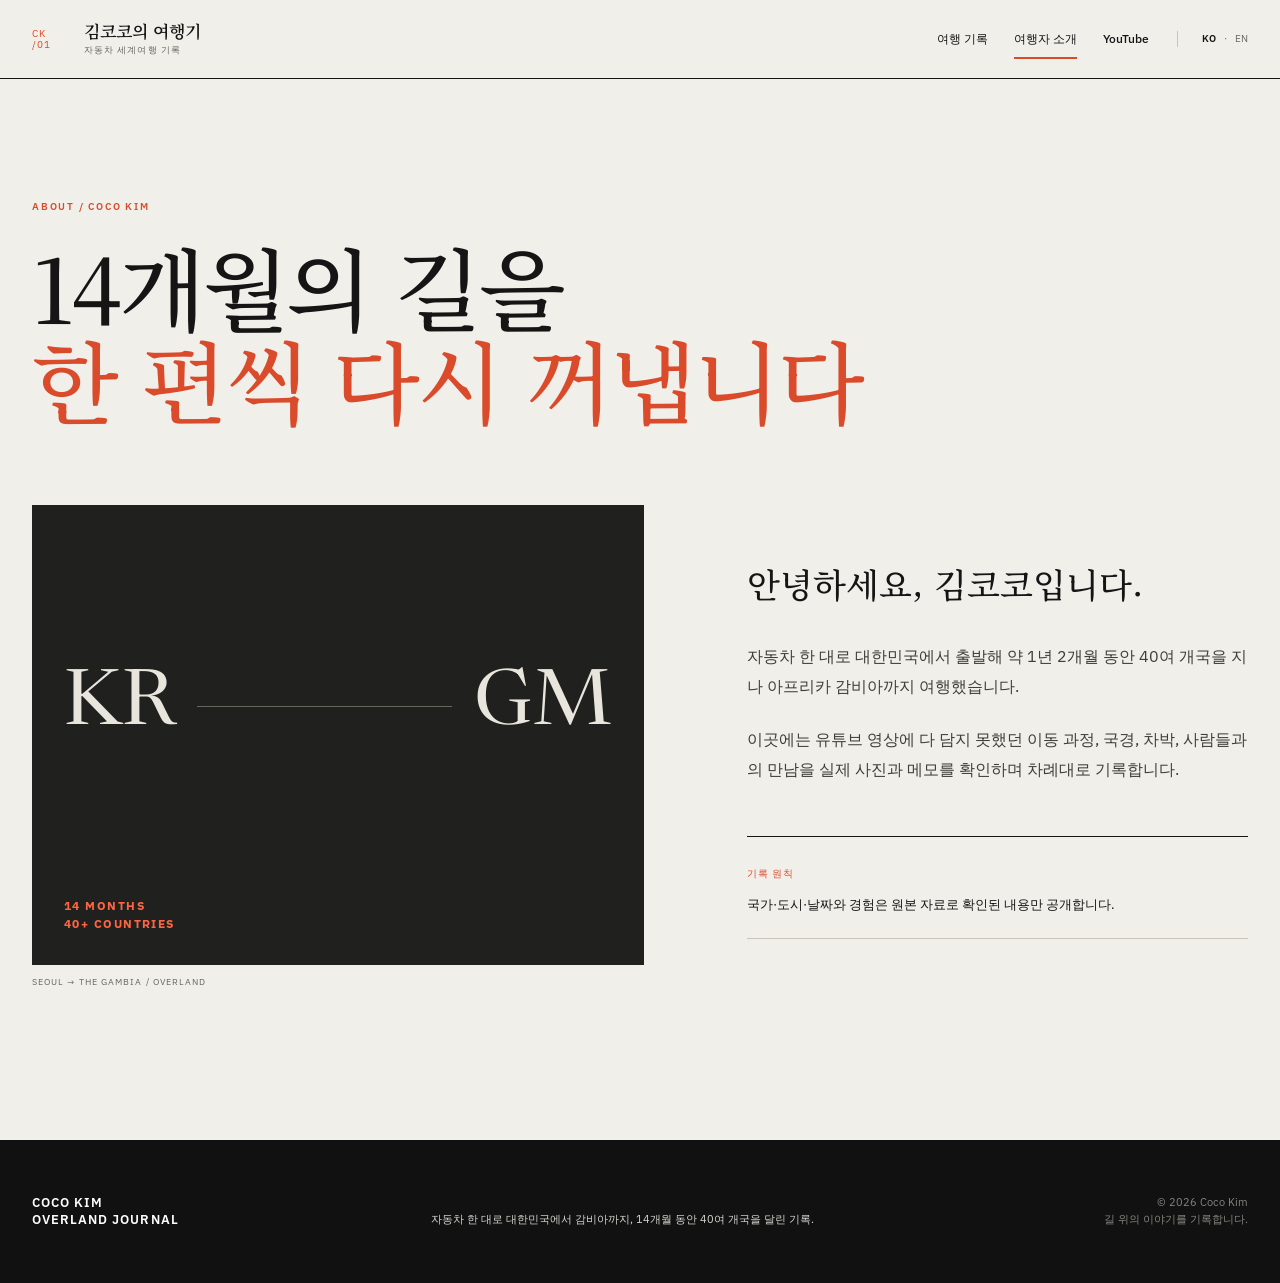
==== about/index.html @ 832ad7f7 "deploy: a6fe2ebf94824fbb81f0936bfe1004f7b8655a81" ====
<!DOCTYPE html><html lang="ko"><head><meta charset="UTF-8"><meta name="viewport" content="width=device-width"><meta name="description" content="자동차로 14개월 동안 40여 개국을 여행한 김코코와 여행 기록 소개"><meta name="theme-color" content="#f6f1e8"><meta property="og:title" content="여행자 소개 | 김코코의 여행기"><meta property="og:description" content="자동차로 14개월 동안 40여 개국을 여행한 김코코와 여행 기록 소개"><meta property="og:type" content="website"><meta property="og:url" content="https://cocokim1.github.io/about/"><link rel="canonical" href="https://cocokim1.github.io/about/"><link rel="alternate" hreflang="en" href="https://cocokim1.github.io/en/about/"><link rel="alternate" hreflang="ko" href="https://cocokim1.github.io/about/"><link rel="icon" href="/favicon.svg" type="image/svg+xml"><title>여행자 소개 | 김코코의 여행기</title><link rel="stylesheet" href="/_astro/BaseLayout.SLmPN0NL.css"></head><body><a class="skip-link" href="#content">본문으로 건너뛰기</a><header class="site-header"><div class="header-inner"><a class="brand" href="/" aria-label="김코코의 여행기 home"><span class="brand-index" aria-hidden="true">CK<br>/01</span><span><strong>김코코의 여행기</strong><small>자동차 세계여행 기록</small></span></a><div class="header-actions"><nav aria-label="주요 메뉴"><a href="/">여행 기록</a><a class="active" href="/about/">여행자 소개</a><a href="https://www.youtube.com/@CocoKimTravels" target="_blank" rel="noreferrer">YouTube<span class="sr-only"> 새 창</span></a></nav><div class="language-switch" aria-label="언어 선택"><a class="active" href="#" lang="ko" aria-current="page">KO</a><span aria-hidden="true">·</span><a href="/en/about/" lang="en">EN</a></div></div></div></header><main id="content"><section class="about-page shell"><p class="section-code">ABOUT / COCO KIM</p><h1>14개월의 길을<br><em>한 편씩 다시 꺼냅니다</em></h1><div class="about-editorial"><figure><div class="about-route-art" aria-hidden="true"><span>KR</span><i></i><span>GM</span><strong>14 MONTHS<br>40+ COUNTRIES</strong></div><figcaption>SEOUL → THE GAMBIA / OVERLAND</figcaption></figure><div class="about-copy"><h2>안녕하세요, 김코코입니다.</h2><p>자동차 한 대로 대한민국에서 출발해 약 1년 2개월 동안 40여 개국을 지나 아프리카 감비아까지 여행했습니다.</p><p>이곳에는 유튜브 영상에 다 담지 못했던 이동 과정, 국경, 차박, 사람들과의 만남을 실제 사진과 메모를 확인하며 차례대로 기록합니다.</p><aside><strong>기록 원칙</strong><p>국가·도시·날짜와 경험은 원본 자료로 확인된 내용만 공개합니다.</p></aside></div></div></section></main><footer class="site-footer"><div class="footer-inner"><p class="footer-wordmark">COCO KIM<br>OVERLAND JOURNAL</p><p>자동차 한 대로 대한민국에서 감비아까지, 14개월 동안 40여 개국을 달린 기록.</p><p class="copyright">© 2026 Coco Kim<br>길 위의 이야기를 기록합니다.</p></div></footer></body></html>
---- _astro/BaseLayout.SLmPN0NL.css ----
@import "https://fonts.googleapis.com/css2?family=IBM+Plex+Sans:wght@400;500;600&family=Newsreader:opsz,wght@6..72,400;6..72,500;6..72,600&family=Noto+Serif+KR:wght@400;500;600&display=swap";:root{--paper:#f1efe9;--white:#faf9f6;--ink:#151515;--muted:#686660;--line:#c8c4bb;--signal:#d94b2b;--dark:#101110;--shell:min(1320px, calc(100% - 64px));color:var(--ink);background:var(--paper);font-synthesis:none;font-family:IBM Plex Sans,Noto Sans KR,sans-serif}*{box-sizing:border-box}html{scroll-behavior:smooth}body{background:var(--paper);margin:0;line-height:1.6}a{color:inherit;text-decoration:none}img{max-width:100%;display:block}.shell{width:var(--shell);margin-inline:auto}.sr-only{clip:rect(0, 0, 0, 0);white-space:nowrap;border:0;width:1px;height:1px;margin:-1px;padding:0;position:absolute;overflow:hidden}.skip-link{z-index:99;color:#fff;background:var(--ink);padding:10px 14px;position:fixed;top:-80px;left:16px}.skip-link:focus{top:16px}.site-header{z-index:20;border-bottom:1px solid var(--ink);background:#f1efe9f5;position:sticky;top:0}.header-inner{width:var(--shell);justify-content:space-between;align-items:center;gap:32px;min-height:78px;margin:auto;display:flex}.brand{align-items:center;gap:14px;display:flex}.brand-index{letter-spacing:.1em;min-width:38px;color:var(--signal);font-size:10px;line-height:1.1}.brand strong{font-family:Noto Serif KR,Newsreader,serif;font-size:17px;font-weight:600;line-height:1.15;display:block}html[lang=en] .brand strong{font-family:Newsreader,serif;font-size:19px}.brand small{color:var(--muted);letter-spacing:.12em;text-transform:uppercase;margin-top:2px;font-size:9px;display:block}.header-actions,nav,.language-switch{align-items:center;display:flex}.header-actions{gap:28px}nav{gap:26px}nav a{font-size:12px;font-weight:500;position:relative}nav a.active:after{background:var(--signal);content:"";height:2px;position:absolute;bottom:-10px;left:0;right:0}.language-switch{border-left:1px solid var(--line);color:var(--muted);gap:8px;padding-left:24px;font-size:10px}.language-switch a.active{color:var(--ink);font-weight:600}.journey-hero{color:#fff;background:#20211f;min-height:calc(100vh - 78px);position:relative;overflow:hidden}.hero-placeholder{color:#575954;letter-spacing:-.04em;background:#20211f;grid-template-columns:auto 1fr auto;align-items:center;gap:3vw;padding:5vw;font-family:Newsreader,serif;font-size:clamp(34px,6vw,94px);display:grid;position:absolute;inset:0}.hero-placeholder i{background:#575954;height:1px}.hero-shade{background:linear-gradient(90deg,#000000a8,#0000001f);position:absolute;inset:0}.hero-inner{flex-direction:column;justify-content:flex-end;align-items:flex-start;min-height:calc(100vh - 78px);padding:10vh 0 42px;display:flex;position:relative}.hero-kicker,.section-code{letter-spacing:.18em;text-transform:uppercase;margin:0;font-size:10px;font-weight:600}.hero-kicker{color:#e4dfd3;margin-bottom:20px}.journey-hero h1{letter-spacing:-.045em;max-width:980px;margin:0;font-family:Noto Serif KR,Newsreader,serif;font-size:clamp(58px,8vw,118px);font-weight:500;line-height:.98}html[lang=en] .journey-hero h1{max-width:1100px;font-family:Newsreader,serif}.journey-hero h1 em{color:#ff6542;font-style:normal}.hero-lead{color:#f1eee7;max-width:650px;margin:32px 0 24px;font-size:clamp(16px,1.4vw,20px);line-height:1.7}.text-link{border-bottom:1px solid;padding-bottom:4px;font-size:12px;font-weight:600;display:inline-block}.text-link-light{color:#fff}.image-credit{color:#ffffffb8;letter-spacing:.08em;text-transform:uppercase;writing-mode:vertical-rl;margin:0;font-size:9px;position:absolute;bottom:36px;right:0}.fact-strip{color:#fff;background:var(--signal)}.fact-strip dl{grid-template-columns:.7fr .7fr .7fr 1.4fr;margin:0 auto;display:grid}.fact-strip dl>div{border-left:1px solid #ffffff59;flex-direction:column;justify-content:space-between;min-height:126px;padding:25px 28px;display:flex}.fact-strip dl>div:last-child{border-right:1px solid #ffffff59}.fact-strip dt{letter-spacing:.12em;text-transform:uppercase;opacity:.76;order:2;font-size:9px}.fact-strip dd{margin:0;font-family:Noto Serif KR,Newsreader,serif;font-size:clamp(24px,2.5vw,38px);line-height:1.1}html[lang=en] .fact-strip dd{font-family:Newsreader,serif}.journey-statement{grid-template-columns:180px 1fr;gap:7vw;padding-block:130px;display:grid}.section-code{color:var(--signal);padding-top:10px}.statement-body{max-width:960px}.statement-body h2,.archive-header h2,.journal-header h2,.about-page h1,.article-header h1{letter-spacing:-.035em;margin:0;font-family:Noto Serif KR,Newsreader,serif;font-weight:500}html[lang=en] .statement-body h2,html[lang=en] .archive-header h2,html[lang=en] .journal-header h2,html[lang=en] .about-page h1,html[lang=en] .article-header h1{font-family:Newsreader,serif}.statement-body h2{max-width:880px;font-size:clamp(42px,5.6vw,78px);line-height:1.08}.statement-copy{grid-template-columns:1fr 1fr;gap:48px;margin-top:52px;display:grid}.statement-copy p{color:#3f3e3a;margin:0;font-size:16px;line-height:1.9}.route-axis{grid-template-columns:auto 1fr auto;align-items:center;gap:22px;margin-top:90px;display:grid}.route-axis strong{font-family:Noto Serif KR,Newsreader,serif;font-size:20px;font-weight:600}.route-axis span{background:var(--ink);height:1px;position:relative}.route-axis span:before,.route-axis span:after,.route-axis i{border:1px solid var(--ink);background:var(--paper);content:"";border-radius:50%;width:9px;height:9px;position:absolute;top:50%;transform:translateY(-50%)}.route-axis span:before{left:0}.route-axis span:after{right:0}.route-axis i{left:50%}.route-middle{text-align:center;letter-spacing:.1em;text-transform:uppercase;margin:14px 0 0;font-size:10px;font-weight:600}.route-note{color:var(--muted);margin:30px 0 0;font-size:11px}.video-archive{color:#fff;background:var(--dark);padding-block:110px}.archive-header,.journal-header{grid-template-columns:180px 1fr;gap:7vw;margin-bottom:52px;display:grid}.archive-header .section-code{color:#ff6542}.archive-header h2,.journal-header h2{font-size:clamp(40px,5vw,68px);line-height:1.05}.archive-header>div>p,.journal-header>div>p{color:#a9a8a2;max-width:620px;margin:18px 0 0;font-size:14px}.video-grid{background:#3a3b38;border:1px solid #3a3b38;grid-template-columns:1.35fr .65fr;gap:1px;display:grid}.video-entry{background:var(--dark)}.video-entry.featured{grid-row:span 2}.video-entry a{grid-template-columns:44% 1fr;height:100%;display:grid}.video-entry.featured a{display:block}.video-image{background:#252623;min-height:220px;position:relative;overflow:hidden}.video-entry.featured .video-image{aspect-ratio:16/9}.video-image img{object-fit:cover;filter:saturate(.75)contrast(1.05);width:100%;height:100%;transition:transform .45s,filter .45s}.video-entry a:hover img{filter:saturate()contrast();transform:scale(1.015)}.video-image>span{color:#fff;letter-spacing:.12em;background:#000000c7;padding:5px 8px;font-size:9px;position:absolute;top:14px;left:14px}.video-copy{flex-direction:column;align-items:flex-start;padding:24px;display:flex}.video-entry.featured .video-copy{grid-template-columns:50px 1fr auto;align-items:start;gap:22px;min-height:190px;padding:28px 30px;display:grid}.video-copy p{color:#777872;margin:0;font-size:10px}.video-copy h3{margin:12px 0 30px;font-family:Noto Serif KR,Newsreader,serif;font-size:22px;font-weight:500;line-height:1.35}html[lang=en] .video-copy h3{font-family:Newsreader,serif}.video-entry.featured h3{margin:0;font-size:clamp(24px,2.5vw,36px)}.video-copy>span{color:#b5b4ae;margin-top:auto;font-size:10px}.video-entry.featured .video-copy>span{white-space:nowrap;margin-top:7px}.written-journal{padding-block:130px}.journal-header .section-code{color:var(--signal)}.journal-header>div>p{color:var(--muted);line-height:1.75}.journal-list{border-top:1px solid var(--ink);margin:0;padding:0;list-style:none}.journal-list li{border-bottom:1px solid var(--line)}.journal-list a{grid-template-columns:70px 190px 1fr 90px 30px;align-items:center;gap:22px;min-height:112px;transition:background .2s;display:grid}.journal-list a:hover{background:var(--white)}.journal-number,.journal-place,.journal-status{letter-spacing:.08em;text-transform:uppercase;font-size:10px}.journal-number{color:var(--signal)}.journal-place{color:var(--muted)}.journal-title{font-family:Noto Serif KR,Newsreader,serif;font-size:clamp(20px,2.2vw,31px);font-weight:500}html[lang=en] .journal-title{font-family:Newsreader,serif}.journal-status{color:var(--muted)}.journal-arrow{font-size:20px}.site-footer{color:#d6d5d0;background:var(--dark);padding-block:54px}.footer-inner{width:var(--shell);grid-template-columns:1fr 1.4fr .8fr;align-items:end;gap:50px;margin:auto;display:grid}.footer-inner p{margin:0;font-size:11px}.footer-wordmark{color:#fff;letter-spacing:.08em;font-weight:600;line-height:1.3;font-size:13px!important}.copyright{color:#84847f;text-align:right}.about-page{padding-block:110px 150px}.about-page>h1{max-width:1050px;margin-top:24px;font-size:clamp(52px,7vw,94px);line-height:1.04}.about-page h1 em{color:var(--signal);font-style:normal}.about-editorial{grid-template-columns:1.1fr .9fr;align-items:start;gap:8vw;margin-top:80px;display:grid}.about-editorial figure{margin:0}.about-route-art{color:#e8e5dc;background:#20211f;grid-template-rows:1fr auto;grid-template-columns:auto 1fr auto;align-items:center;gap:22px;min-height:460px;padding:32px;font-family:Newsreader,serif;font-size:clamp(48px,6vw,88px);display:grid}.about-route-art i{background:#656660;height:1px}.about-route-art strong{color:#ff6542;letter-spacing:.12em;grid-column:1/-1;font-family:IBM Plex Sans,sans-serif;font-size:12px;line-height:1.5}.about-editorial figcaption{color:var(--muted);letter-spacing:.12em;margin-top:10px;font-size:9px}.about-copy{max-width:580px;padding-top:4vw}.about-copy h2{margin:0 0 30px;font-family:Noto Serif KR,Newsreader,serif;font-size:34px;font-weight:500}.about-copy>p{color:#3f3e3a;margin:0 0 22px;font-size:16px;line-height:1.9}.about-copy aside{border-top:1px solid var(--ink);border-bottom:1px solid var(--line);margin-top:52px;padding:22px 0}.about-copy aside strong{color:var(--signal);letter-spacing:.1em;text-transform:uppercase;font-size:10px}.about-copy aside p{margin:10px 0 0;font-size:13px}.article-page{max-width:980px;padding-block:70px 140px}.back-link{margin-bottom:80px;font-size:11px;font-weight:600;display:inline-block}.article-header{max-width:850px}.article-header .section-code{color:var(--signal)}.article-header h1{margin-top:20px;font-size:clamp(48px,7vw,92px);line-height:1.02}.article-header>p{max-width:640px;color:var(--muted);margin:30px 0 0;font-size:17px}.article-meta{border-top:1px solid var(--line);color:var(--muted);letter-spacing:.08em;text-transform:uppercase;gap:18px;margin-top:32px;padding-top:14px;font-size:10px;display:flex}.article-meta span{color:var(--signal)}.archive-placeholder{color:#a3a39e;background:#20211f;grid-template-rows:1fr auto;grid-template-columns:1fr auto;height:380px;margin-top:70px;padding:24px;display:grid}.archive-placeholder span{letter-spacing:.14em;font-size:9px}.archive-placeholder span:last-child{grid-column:2;font-family:Newsreader,serif;font-size:72px;line-height:.8}.archive-placeholder strong{color:#fff;grid-column:1;align-self:end;font-family:Noto Serif KR,Newsreader,serif;font-size:24px;font-weight:500}.prose{max-width:680px;margin:70px auto 0;font-family:Noto Serif KR,Newsreader,serif;font-size:18px;line-height:2}html[lang=en] .prose{font-family:Newsreader,serif;font-size:21px}.prose p{margin:0 0 1.7em}.prose blockquote{border-top:1px solid var(--ink);border-bottom:1px solid var(--line);color:var(--muted);margin:50px 0;padding:24px 0}@media (width<=980px){:root{--shell:min(100% - 36px, 760px)}.header-inner{min-height:68px}.brand small{display:none}.header-actions,nav{gap:16px}nav a{font-size:11px}.language-switch{padding-left:14px}.journey-hero,.hero-inner{min-height:760px}.image-credit{display:none}.fact-strip dl{grid-template-columns:1fr 1fr}.fact-strip dl>div:nth-child(3){border-top:1px solid #ffffff59}.fact-strip dl>div:nth-child(4){border-top:1px solid #ffffff59;border-right:1px solid #ffffff59}.journey-statement,.archive-header,.journal-header{grid-template-columns:1fr;gap:28px}.statement-copy{gap:28px}.video-grid{grid-template-columns:1fr}.video-entry.featured{grid-row:auto}.video-entry.featured .video-copy{min-height:0}.video-entry:not(.featured) a{grid-template-columns:40% 1fr}.journal-list a{grid-template-columns:50px 130px 1fr 30px}.journal-status{display:none}.about-editorial{grid-template-columns:1fr;gap:40px}.about-copy{padding-top:0}}@media (width<=620px){:root{--shell:calc(100% - 28px)}.brand-index{min-width:28px}.brand strong{font-size:14px}html[lang=en] .brand strong{font-size:16px}nav a:nth-child(2),nav a:nth-child(3){display:none}.header-actions{gap:10px}.language-switch{padding-left:10px}.journey-hero,.hero-inner{min-height:calc(100svh - 68px)}.hero-placeholder{grid-template-columns:1fr;align-content:center;gap:10px;padding:20px;font-size:48px}.hero-placeholder i{width:65%}.hero-shade{background:linear-gradient(#0000001a,#00000061 28%,#000000db 100%)}.hero-inner{padding-bottom:28px}.journey-hero h1{font-size:clamp(45px,13vw,68px);line-height:1.02}.hero-lead{margin-top:24px;font-size:14px;line-height:1.65}.fact-strip dl>div{min-height:104px;padding:18px 14px}.fact-strip dd{font-size:23px}.journey-statement,.video-archive,.written-journal{padding-block:82px}.statement-body h2,.archive-header h2,.journal-header h2{font-size:39px}.statement-copy{grid-template-columns:1fr;margin-top:34px}.statement-copy p{font-size:14px}.route-axis{gap:12px;margin-top:58px}.route-axis strong{font-size:15px}.route-middle{font-size:8px}.video-entry.featured .video-copy{grid-template-columns:34px 1fr;padding:20px}.video-entry.featured .video-copy>span{grid-column:2}.video-entry:not(.featured) a{grid-template-columns:1fr}.video-entry:not(.featured) .video-image{aspect-ratio:16/9;min-height:0}.video-copy h3,.video-entry.featured h3{font-size:22px}.journal-list a{grid-template-columns:38px 1fr 24px;gap:12px;min-height:120px;padding:18px 0}.journal-place{grid-column:2;align-self:end}.journal-title{grid-column:2;font-size:22px}.journal-arrow{grid-area:1/3/span 2}.footer-inner{grid-template-columns:1fr;gap:28px}.copyright{text-align:left}.about-page{padding-block:72px 100px}.about-page>h1{font-size:45px}.about-editorial{margin-top:50px}.about-copy h2{font-size:28px}.article-page{padding-block:50px 100px}.back-link{margin-bottom:55px}.article-header h1{font-size:47px}.archive-placeholder{height:280px}.prose{font-size:16px}}@media (prefers-reduced-motion:reduce){html{scroll-behavior:auto}.video-image img{transition:none}}
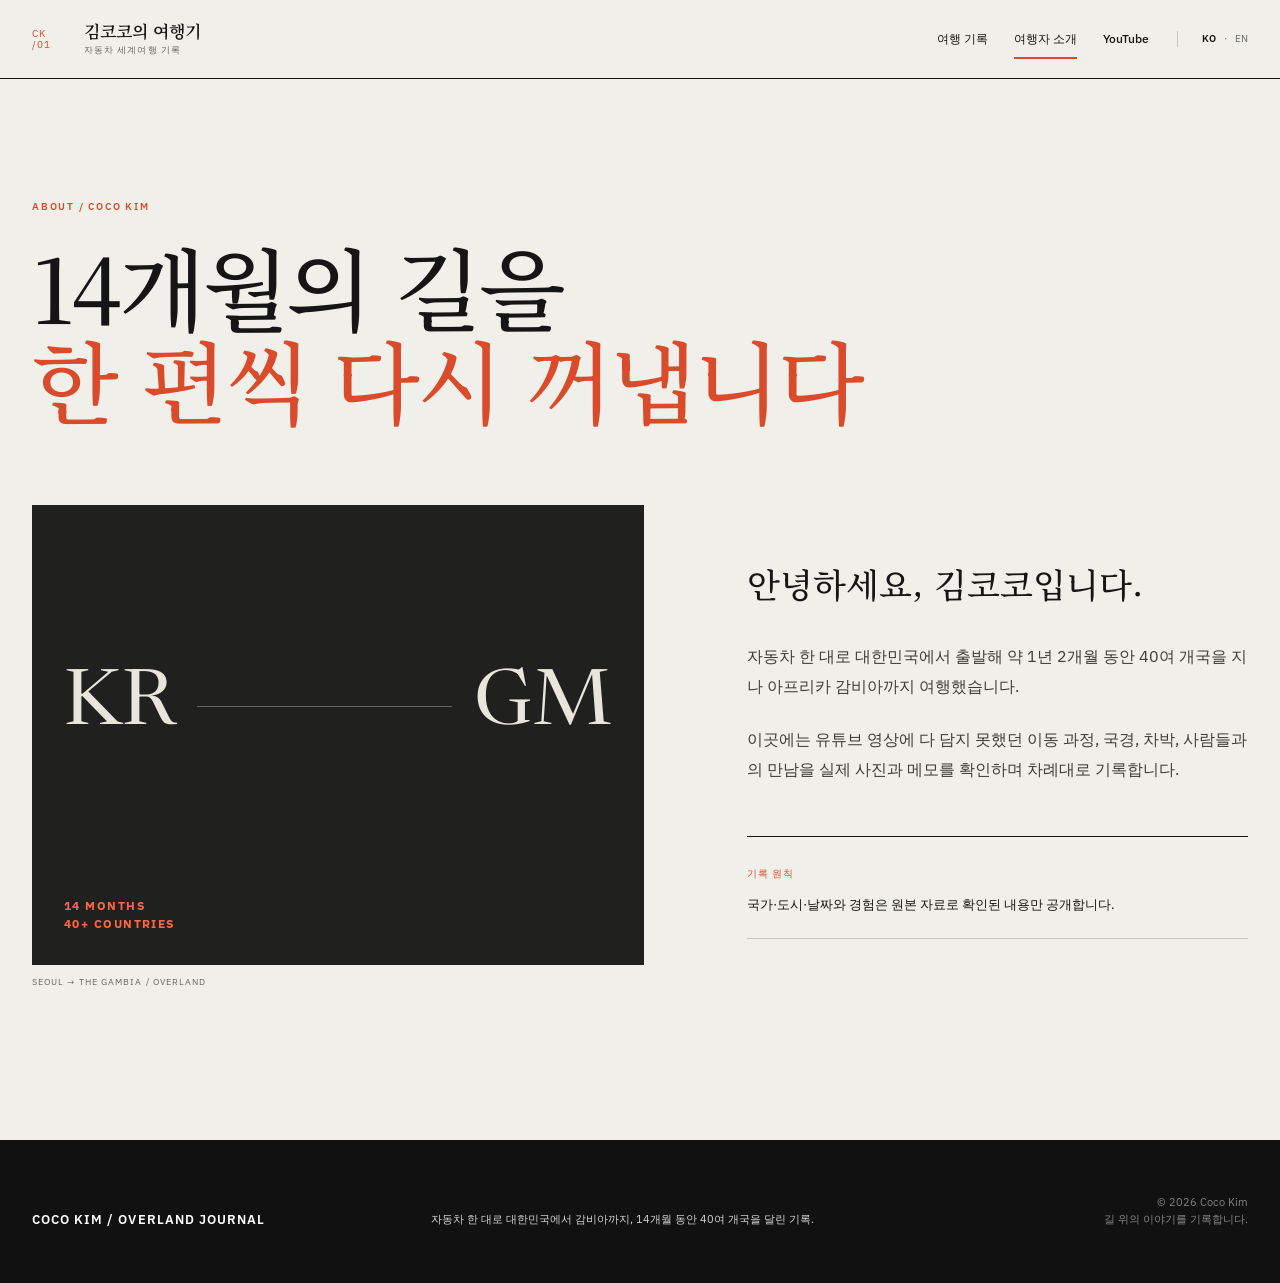
==== commit 1214d81d: "deploy: 762145fa45b7bf4b6d8565f34608c93fcd8a71ae" ====
--- a/about/index.html
+++ b/about/index.html
@@ -1 +1 @@
-<!DOCTYPE html><html lang="ko"><head><meta charset="UTF-8"><meta name="viewport" content="width=device-width"><meta name="description" content="자동차로 14개월 동안 40여 개국을 여행한 김코코와 여행 기록 소개"><meta name="theme-color" content="#f6f1e8"><meta property="og:title" content="여행자 소개 | 김코코의 여행기"><meta property="og:description" content="자동차로 14개월 동안 40여 개국을 여행한 김코코와 여행 기록 소개"><meta property="og:type" content="website"><meta property="og:url" content="https://cocokim1.github.io/about/"><link rel="canonical" href="https://cocokim1.github.io/about/"><link rel="alternate" hreflang="en" href="https://cocokim1.github.io/en/about/"><link rel="alternate" hreflang="ko" href="https://cocokim1.github.io/about/"><link rel="icon" href="/favicon.svg" type="image/svg+xml"><title>여행자 소개 | 김코코의 여행기</title><link rel="stylesheet" href="/_astro/BaseLayout.SLmPN0NL.css"></head><body><a class="skip-link" href="#content">본문으로 건너뛰기</a><header class="site-header"><div class="header-inner"><a class="brand" href="/" aria-label="김코코의 여행기 home"><span class="brand-index" aria-hidden="true">CK<br>/01</span><span><strong>김코코의 여행기</strong><small>자동차 세계여행 기록</small></span></a><div class="header-actions"><nav aria-label="주요 메뉴"><a href="/">여행 기록</a><a class="active" href="/about/">여행자 소개</a><a href="https://www.youtube.com/@CocoKimTravels" target="_blank" rel="noreferrer">YouTube<span class="sr-only"> 새 창</span></a></nav><div class="language-switch" aria-label="언어 선택"><a class="active" href="#" lang="ko" aria-current="page">KO</a><span aria-hidden="true">·</span><a href="/en/about/" lang="en">EN</a></div></div></div></header><main id="content"><section class="about-page shell"><p class="section-code">ABOUT / COCO KIM</p><h1>14개월의 길을<br><em>한 편씩 다시 꺼냅니다</em></h1><div class="about-editorial"><figure><div class="about-route-art" aria-hidden="true"><span>KR</span><i></i><span>GM</span><strong>14 MONTHS<br>40+ COUNTRIES</strong></div><figcaption>SEOUL → THE GAMBIA / OVERLAND</figcaption></figure><div class="about-copy"><h2>안녕하세요, 김코코입니다.</h2><p>자동차 한 대로 대한민국에서 출발해 약 1년 2개월 동안 40여 개국을 지나 아프리카 감비아까지 여행했습니다.</p><p>이곳에는 유튜브 영상에 다 담지 못했던 이동 과정, 국경, 차박, 사람들과의 만남을 실제 사진과 메모를 확인하며 차례대로 기록합니다.</p><aside><strong>기록 원칙</strong><p>국가·도시·날짜와 경험은 원본 자료로 확인된 내용만 공개합니다.</p></aside></div></div></section></main><footer class="site-footer"><div class="footer-inner"><p class="footer-wordmark">COCO KIM<br>OVERLAND JOURNAL</p><p>자동차 한 대로 대한민국에서 감비아까지, 14개월 동안 40여 개국을 달린 기록.</p><p class="copyright">© 2026 Coco Kim<br>길 위의 이야기를 기록합니다.</p></div></footer></body></html>+<!DOCTYPE html><html lang="ko"><head><meta charset="UTF-8"><meta name="viewport" content="width=device-width"><meta name="description" content="자동차로 14개월 동안 40여 개국을 여행한 김코코와 여행 기록 소개"><meta name="theme-color" content="#f6f1e8"><meta property="og:title" content="여행자 소개 | 김코코의 여행기"><meta property="og:description" content="자동차로 14개월 동안 40여 개국을 여행한 김코코와 여행 기록 소개"><meta property="og:type" content="website"><meta property="og:url" content="https://cocokim1.github.io/about/"><link rel="canonical" href="https://cocokim1.github.io/about/"><link rel="alternate" hreflang="en" href="https://cocokim1.github.io/en/about/"><link rel="alternate" hreflang="ko" href="https://cocokim1.github.io/about/"><link rel="icon" href="/favicon.svg" type="image/svg+xml"><title>여행자 소개 | 김코코의 여행기</title><link rel="stylesheet" href="/_astro/BaseLayout.DqGo-U21.css"></head><body><a class="skip-link" href="#content">본문으로 건너뛰기</a><header class="site-header"><div class="header-inner"><a class="brand" href="/" aria-label="김코코의 여행기 home"><span class="brand-index" aria-hidden="true">CK<br>/01</span><span><strong data-cms-key="global.brand.ko">김코코의 여행기</strong><small data-cms-key="global.tagline.ko">자동차 세계여행 기록</small></span></a><div class="header-actions"><nav aria-label="주요 메뉴"><a href="/" data-cms-key="global.nav.journal.ko">여행 기록</a><a class="active" href="/about/" data-cms-key="global.nav.about.ko">여행자 소개</a><a href="https://www.youtube.com/@CocoKimTravels" target="_blank" rel="noreferrer" data-cms-key="global.youtube.url" data-cms-attr="href">YouTube<span class="sr-only"> 새 창</span></a></nav><div class="language-switch" aria-label="언어 선택"><a class="active" href="#" lang="ko" aria-current="page">KO</a><span aria-hidden="true">·</span><a href="/en/about/" lang="en">EN</a></div></div></div></header><main id="content"><section class="about-page shell"><p class="section-code" data-cms-key="about.eyebrow">ABOUT / COCO KIM</p><h1><span data-cms-key="about.title.ko">14개월의 길을</span><br><em data-cms-key="about.emphasis.ko">한 편씩 다시 꺼냅니다</em></h1><div class="about-editorial"><figure><div class="about-route-art" aria-hidden="true" data-cms-key="about.image" data-cms-attr="background"><span>KR</span><i></i><span>GM</span><strong>14 MONTHS<br>40+ COUNTRIES</strong></div><figcaption data-cms-key="about.caption">SEOUL → THE GAMBIA / OVERLAND</figcaption></figure><div class="about-copy"><h2 data-cms-key="about.hello.ko">안녕하세요, 김코코입니다.</h2><p data-cms-key="about.p1.ko">자동차 한 대로 대한민국에서 출발해 약 1년 2개월 동안 40여 개국을 지나 아프리카 감비아까지 여행했습니다.</p><p data-cms-key="about.p2.ko">이곳에는 유튜브 영상에 다 담지 못했던 이동 과정, 국경, 차박, 사람들과의 만남을 실제 사진과 메모를 확인하며 차례대로 기록합니다.</p><aside><strong data-cms-key="about.noticeTitle.ko">기록 원칙</strong><p data-cms-key="about.noticeText.ko">국가·도시·날짜와 경험은 원본 자료로 확인된 내용만 공개합니다.</p></aside></div></div></section></main><footer class="site-footer"><div class="footer-inner"><p class="footer-wordmark" data-cms-key="global.footer.wordmark">COCO KIM / OVERLAND JOURNAL</p><p data-cms-key="global.footer.ko">자동차 한 대로 대한민국에서 감비아까지, 14개월 동안 40여 개국을 달린 기록.</p><p class="copyright">© 2026 Coco Kim<br><span data-cms-key="global.footer.copy.ko">길 위의 이야기를 기록합니다.</span></p></div></footer><script type="module" src="/_astro/BaseLayout.astro_astro_type_script_index_0_lang.C_z7uHTa.js"></script></body></html>
--- a/_astro/BaseLayout.DqGo-U21.css
+++ b/_astro/BaseLayout.DqGo-U21.css
@@ -0,0 +1 @@
+@import "https://fonts.googleapis.com/css2?family=IBM+Plex+Sans:wght@400;500;600&family=Newsreader:opsz,wght@6..72,400;6..72,500;6..72,600&family=Noto+Serif+KR:wght@400;500;600&display=swap";:root{--paper:#f1efe9;--white:#faf9f6;--ink:#151515;--muted:#686660;--line:#c8c4bb;--signal:#d94b2b;--dark:#101110;--shell:min(1320px, calc(100% - 64px));color:var(--ink);background:var(--paper);font-synthesis:none;font-family:IBM Plex Sans,Noto Sans KR,sans-serif}*{box-sizing:border-box}html{scroll-behavior:smooth}body{background:var(--paper);margin:0;line-height:1.6}a{color:inherit;text-decoration:none}img{max-width:100%;display:block}.shell{width:var(--shell);margin-inline:auto}.sr-only{clip:rect(0, 0, 0, 0);white-space:nowrap;border:0;width:1px;height:1px;margin:-1px;padding:0;position:absolute;overflow:hidden}.skip-link{z-index:99;color:#fff;background:var(--ink);padding:10px 14px;position:fixed;top:-80px;left:16px}.skip-link:focus{top:16px}.site-header{z-index:20;border-bottom:1px solid var(--ink);background:#f1efe9f5;position:sticky;top:0}.header-inner{width:var(--shell);justify-content:space-between;align-items:center;gap:32px;min-height:78px;margin:auto;display:flex}.brand{align-items:center;gap:14px;display:flex}.brand-index{letter-spacing:.1em;min-width:38px;color:var(--signal);font-size:10px;line-height:1.1}.brand strong{font-family:Noto Serif KR,Newsreader,serif;font-size:17px;font-weight:600;line-height:1.15;display:block}html[lang=en] .brand strong{font-family:Newsreader,serif;font-size:19px}.brand small{color:var(--muted);letter-spacing:.12em;text-transform:uppercase;margin-top:2px;font-size:9px;display:block}.header-actions,nav,.language-switch{align-items:center;display:flex}.header-actions{gap:28px}nav{gap:26px}nav a{font-size:12px;font-weight:500;position:relative}nav a.active:after{background:var(--signal);content:"";height:2px;position:absolute;bottom:-10px;left:0;right:0}.language-switch{border-left:1px solid var(--line);color:var(--muted);gap:8px;padding-left:24px;font-size:10px}.language-switch a.active{color:var(--ink);font-weight:600}.journey-hero{color:#fff;background:#20211f;min-height:calc(100vh - 78px);position:relative;overflow:hidden}.hero-placeholder{color:#575954;letter-spacing:-.04em;background:#20211f;grid-template-columns:auto 1fr auto;align-items:center;gap:3vw;padding:5vw;font-family:Newsreader,serif;font-size:clamp(34px,6vw,94px);display:grid;position:absolute;inset:0}.hero-placeholder i{background:#575954;height:1px}.hero-placeholder.has-cms-image,.about-route-art.has-cms-image{background-position:50%;background-size:cover}.hero-shade{background:linear-gradient(90deg,#000000a8,#0000001f);position:absolute;inset:0}.hero-inner{flex-direction:column;justify-content:flex-end;align-items:flex-start;min-height:calc(100vh - 78px);padding:10vh 0 42px;display:flex;position:relative}.hero-kicker,.section-code{letter-spacing:.18em;text-transform:uppercase;margin:0;font-size:10px;font-weight:600}.hero-kicker{color:#e4dfd3;margin-bottom:20px}.journey-hero h1{letter-spacing:-.045em;max-width:980px;margin:0;font-family:Noto Serif KR,Newsreader,serif;font-size:clamp(58px,8vw,118px);font-weight:500;line-height:.98}html[lang=en] .journey-hero h1{max-width:1100px;font-family:Newsreader,serif}.journey-hero h1 em{color:#ff6542;font-style:normal}.hero-lead{color:#f1eee7;max-width:650px;margin:32px 0 24px;font-size:clamp(16px,1.4vw,20px);line-height:1.7}.text-link{border-bottom:1px solid;padding-bottom:4px;font-size:12px;font-weight:600;display:inline-block}.text-link-light{color:#fff}.image-credit{color:#ffffffb8;letter-spacing:.08em;text-transform:uppercase;writing-mode:vertical-rl;margin:0;font-size:9px;position:absolute;bottom:36px;right:0}.fact-strip{color:#fff;background:var(--signal)}.fact-strip dl{grid-template-columns:.7fr .7fr .7fr 1.4fr;margin:0 auto;display:grid}.fact-strip dl>div{border-left:1px solid #ffffff59;flex-direction:column;justify-content:space-between;min-height:126px;padding:25px 28px;display:flex}.fact-strip dl>div:last-child{border-right:1px solid #ffffff59}.fact-strip dt{letter-spacing:.12em;text-transform:uppercase;opacity:.76;order:2;font-size:9px}.fact-strip dd{margin:0;font-family:Noto Serif KR,Newsreader,serif;font-size:clamp(24px,2.5vw,38px);line-height:1.1}html[lang=en] .fact-strip dd{font-family:Newsreader,serif}.journey-statement{grid-template-columns:180px 1fr;gap:7vw;padding-block:130px;display:grid}.section-code{color:var(--signal);padding-top:10px}.statement-body{max-width:960px}.statement-body h2,.archive-header h2,.journal-header h2,.about-page h1,.article-header h1{letter-spacing:-.035em;margin:0;font-family:Noto Serif KR,Newsreader,serif;font-weight:500}html[lang=en] .statement-body h2,html[lang=en] .archive-header h2,html[lang=en] .journal-header h2,html[lang=en] .about-page h1,html[lang=en] .article-header h1{font-family:Newsreader,serif}.statement-body h2{max-width:880px;font-size:clamp(42px,5.6vw,78px);line-height:1.08}.statement-copy{grid-template-columns:1fr 1fr;gap:48px;margin-top:52px;display:grid}.statement-copy p{color:#3f3e3a;margin:0;font-size:16px;line-height:1.9}.route-axis{grid-template-columns:auto 1fr auto;align-items:center;gap:22px;margin-top:90px;display:grid}.route-axis strong{font-family:Noto Serif KR,Newsreader,serif;font-size:20px;font-weight:600}.route-axis span{background:var(--ink);height:1px;position:relative}.route-axis span:before,.route-axis span:after,.route-axis i{border:1px solid var(--ink);background:var(--paper);content:"";border-radius:50%;width:9px;height:9px;position:absolute;top:50%;transform:translateY(-50%)}.route-axis span:before{left:0}.route-axis span:after{right:0}.route-axis i{left:50%}.route-middle{text-align:center;letter-spacing:.1em;text-transform:uppercase;margin:14px 0 0;font-size:10px;font-weight:600}.route-note{color:var(--muted);margin:30px 0 0;font-size:11px}.video-archive{color:#fff;background:var(--dark);padding-block:110px}.archive-header,.journal-header{grid-template-columns:180px 1fr;gap:7vw;margin-bottom:52px;display:grid}.archive-header .section-code{color:#ff6542}.archive-header h2,.journal-header h2{font-size:clamp(40px,5vw,68px);line-height:1.05}.archive-header>div>p,.journal-header>div>p{color:#a9a8a2;max-width:620px;margin:18px 0 0;font-size:14px}.video-grid{background:#3a3b38;border:1px solid #3a3b38;grid-template-columns:1.35fr .65fr;gap:1px;display:grid}.video-entry{background:var(--dark)}.video-entry.featured{grid-row:span 2}.video-entry a{grid-template-columns:44% 1fr;height:100%;display:grid}.video-entry.featured a{display:block}.video-image{background:#252623;min-height:220px;position:relative;overflow:hidden}.video-entry.featured .video-image{aspect-ratio:16/9}.video-image img{object-fit:cover;filter:saturate(.75)contrast(1.05);width:100%;height:100%;transition:transform .45s,filter .45s}.video-entry a:hover img{filter:saturate()contrast();transform:scale(1.015)}.video-image>span{color:#fff;letter-spacing:.12em;background:#000000c7;padding:5px 8px;font-size:9px;position:absolute;top:14px;left:14px}.video-copy{flex-direction:column;align-items:flex-start;padding:24px;display:flex}.video-entry.featured .video-copy{grid-template-columns:50px 1fr auto;align-items:start;gap:22px;min-height:190px;padding:28px 30px;display:grid}.video-copy p{color:#777872;margin:0;font-size:10px}.video-copy h3{margin:12px 0 30px;font-family:Noto Serif KR,Newsreader,serif;font-size:22px;font-weight:500;line-height:1.35}html[lang=en] .video-copy h3{font-family:Newsreader,serif}.video-entry.featured h3{margin:0;font-size:clamp(24px,2.5vw,36px)}.video-copy>span{color:#b5b4ae;margin-top:auto;font-size:10px}.video-entry.featured .video-copy>span{white-space:nowrap;margin-top:7px}.written-journal{padding-block:130px}.journal-header .section-code{color:var(--signal)}.journal-header>div>p{color:var(--muted);line-height:1.75}.journal-list{border-top:1px solid var(--ink);margin:0;padding:0;list-style:none}.journal-list li{border-bottom:1px solid var(--line)}.journal-list a{grid-template-columns:70px 190px 1fr 90px 30px;align-items:center;gap:22px;min-height:112px;transition:background .2s;display:grid}.journal-list a:hover{background:var(--white)}.journal-number,.journal-place,.journal-status{letter-spacing:.08em;text-transform:uppercase;font-size:10px}.journal-number{color:var(--signal)}.journal-place{color:var(--muted)}.journal-title{font-family:Noto Serif KR,Newsreader,serif;font-size:clamp(20px,2.2vw,31px);font-weight:500}html[lang=en] .journal-title{font-family:Newsreader,serif}.journal-status{color:var(--muted)}.journal-arrow{font-size:20px}.site-footer{color:#d6d5d0;background:var(--dark);padding-block:54px}.footer-inner{width:var(--shell);grid-template-columns:1fr 1.4fr .8fr;align-items:end;gap:50px;margin:auto;display:grid}.footer-inner p{margin:0;font-size:11px}.footer-wordmark{color:#fff;letter-spacing:.08em;font-weight:600;line-height:1.3;font-size:13px!important}.copyright{color:#84847f;text-align:right}.about-page{padding-block:110px 150px}.about-page>h1{max-width:1050px;margin-top:24px;font-size:clamp(52px,7vw,94px);line-height:1.04}.about-page h1 em{color:var(--signal);font-style:normal}.about-editorial{grid-template-columns:1.1fr .9fr;align-items:start;gap:8vw;margin-top:80px;display:grid}.about-editorial figure{margin:0}.about-route-art{color:#e8e5dc;background:#20211f;grid-template-rows:1fr auto;grid-template-columns:auto 1fr auto;align-items:center;gap:22px;min-height:460px;padding:32px;font-family:Newsreader,serif;font-size:clamp(48px,6vw,88px);display:grid}.about-route-art i{background:#656660;height:1px}.about-route-art strong{color:#ff6542;letter-spacing:.12em;grid-column:1/-1;font-family:IBM Plex Sans,sans-serif;font-size:12px;line-height:1.5}.about-editorial figcaption{color:var(--muted);letter-spacing:.12em;margin-top:10px;font-size:9px}.about-copy{max-width:580px;padding-top:4vw}.about-copy h2{margin:0 0 30px;font-family:Noto Serif KR,Newsreader,serif;font-size:34px;font-weight:500}.about-copy>p{color:#3f3e3a;margin:0 0 22px;font-size:16px;line-height:1.9}.about-copy aside{border-top:1px solid var(--ink);border-bottom:1px solid var(--line);margin-top:52px;padding:22px 0}.about-copy aside strong{color:var(--signal);letter-spacing:.1em;text-transform:uppercase;font-size:10px}.about-copy aside p{margin:10px 0 0;font-size:13px}.article-page{max-width:980px;padding-block:70px 140px}.back-link{margin-bottom:80px;font-size:11px;font-weight:600;display:inline-block}.article-header{max-width:850px}.article-header .section-code{color:var(--signal)}.article-header h1{margin-top:20px;font-size:clamp(48px,7vw,92px);line-height:1.02}.article-header>p{max-width:640px;color:var(--muted);margin:30px 0 0;font-size:17px}.article-meta{border-top:1px solid var(--line);color:var(--muted);letter-spacing:.08em;text-transform:uppercase;gap:18px;margin-top:32px;padding-top:14px;font-size:10px;display:flex}.article-meta span{color:var(--signal)}.archive-placeholder{color:#a3a39e;background:#20211f;grid-template-rows:1fr auto;grid-template-columns:1fr auto;height:380px;margin-top:70px;padding:24px;display:grid}.archive-placeholder span{letter-spacing:.14em;font-size:9px}.archive-placeholder span:last-child{grid-column:2;font-family:Newsreader,serif;font-size:72px;line-height:.8}.archive-placeholder strong{color:#fff;grid-column:1;align-self:end;font-family:Noto Serif KR,Newsreader,serif;font-size:24px;font-weight:500}.prose{max-width:680px;margin:70px auto 0;font-family:Noto Serif KR,Newsreader,serif;font-size:18px;line-height:2}html[lang=en] .prose{font-family:Newsreader,serif;font-size:21px}.prose p{margin:0 0 1.7em}.prose blockquote{border-top:1px solid var(--ink);border-bottom:1px solid var(--line);color:var(--muted);margin:50px 0;padding:24px 0}.comments-section{border-top:1px solid var(--ink);max-width:680px;margin:100px auto 0;padding-top:42px}.comments-section header{margin-bottom:34px}.comments-section header h2{margin:8px 0 0;font-family:Noto Serif KR,Newsreader,serif;font-size:34px;font-weight:500}.comments-section header>p:last-child{color:var(--muted);margin:8px 0 0;font-size:12px}.comments-list article{border-bottom:1px solid var(--line);padding:20px 0}.comments-list article>p:last-child{white-space:pre-wrap;margin:10px 0 0}.comment-meta{color:var(--muted);justify-content:space-between;margin:0;font-size:10px;display:flex}.comment-meta strong{color:var(--ink)}.comment-form{gap:18px;margin-top:45px;display:grid}.comment-form label{color:var(--muted);gap:7px;font-size:11px;font-weight:600;display:grid}.comment-form input,.comment-form textarea{border:1px solid var(--line);width:100%;color:var(--ink);background:var(--white);border-radius:0;padding:12px;font:14px/1.6 IBM Plex Sans,sans-serif}.comment-form textarea{resize:vertical}.comment-form button{color:#fff;background:var(--ink);cursor:pointer;border:0;min-height:46px;padding:10px 18px;font:600 12px IBM Plex Sans,sans-serif}.comment-form button:hover{background:var(--signal)}.comment-status{min-height:22px;color:var(--muted);margin:0;font-size:11px}.comment-trap{width:1px!important;height:1px!important;position:absolute!important;left:-10000px!important;overflow:hidden!important}.dynamic-cover{object-fit:cover;width:100%;max-height:680px;margin-top:60px}@media (width<=980px){:root{--shell:min(100% - 36px, 760px)}.header-inner{min-height:68px}.brand small{display:none}.header-actions,nav{gap:16px}nav a{font-size:11px}.language-switch{padding-left:14px}.journey-hero,.hero-inner{min-height:760px}.image-credit{display:none}.fact-strip dl{grid-template-columns:1fr 1fr}.fact-strip dl>div:nth-child(3){border-top:1px solid #ffffff59}.fact-strip dl>div:nth-child(4){border-top:1px solid #ffffff59;border-right:1px solid #ffffff59}.journey-statement,.archive-header,.journal-header{grid-template-columns:1fr;gap:28px}.statement-copy{gap:28px}.video-grid{grid-template-columns:1fr}.video-entry.featured{grid-row:auto}.video-entry.featured .video-copy{min-height:0}.video-entry:not(.featured) a{grid-template-columns:40% 1fr}.journal-list a{grid-template-columns:50px 130px 1fr 30px}.journal-status{display:none}.about-editorial{grid-template-columns:1fr;gap:40px}.about-copy{padding-top:0}}@media (width<=620px){:root{--shell:calc(100% - 28px)}.brand-index{min-width:28px}.brand strong{font-size:14px}html[lang=en] .brand strong{font-size:16px}nav a:nth-child(2),nav a:nth-child(3){display:none}.header-actions{gap:10px}.language-switch{padding-left:10px}.journey-hero,.hero-inner{min-height:calc(100svh - 68px)}.hero-placeholder{grid-template-columns:1fr;align-content:center;gap:10px;padding:20px;font-size:48px}.hero-placeholder i{width:65%}.hero-shade{background:linear-gradient(#0000001a,#00000061 28%,#000000db 100%)}.hero-inner{padding-bottom:28px}.journey-hero h1{font-size:clamp(45px,13vw,68px);line-height:1.02}.hero-lead{margin-top:24px;font-size:14px;line-height:1.65}.fact-strip dl>div{min-height:104px;padding:18px 14px}.fact-strip dd{font-size:23px}.journey-statement,.video-archive,.written-journal{padding-block:82px}.statement-body h2,.archive-header h2,.journal-header h2{font-size:39px}.statement-copy{grid-template-columns:1fr;margin-top:34px}.statement-copy p{font-size:14px}.route-axis{gap:12px;margin-top:58px}.route-axis strong{font-size:15px}.route-middle{font-size:8px}.video-entry.featured .video-copy{grid-template-columns:34px 1fr;padding:20px}.video-entry.featured .video-copy>span{grid-column:2}.video-entry:not(.featured) a{grid-template-columns:1fr}.video-entry:not(.featured) .video-image{aspect-ratio:16/9;min-height:0}.video-copy h3,.video-entry.featured h3{font-size:22px}.journal-list a{grid-template-columns:38px 1fr 24px;gap:12px;min-height:120px;padding:18px 0}.journal-place{grid-column:2;align-self:end}.journal-title{grid-column:2;font-size:22px}.journal-arrow{grid-area:1/3/span 2}.footer-inner{grid-template-columns:1fr;gap:28px}.copyright{text-align:left}.about-page{padding-block:72px 100px}.about-page>h1{font-size:45px}.about-editorial{margin-top:50px}.about-copy h2{font-size:28px}.article-page{padding-block:50px 100px}.back-link{margin-bottom:55px}.article-header h1{font-size:47px}.archive-placeholder{height:280px}.prose{font-size:16px}}@media (prefers-reduced-motion:reduce){html{scroll-behavior:auto}.video-image img{transition:none}}
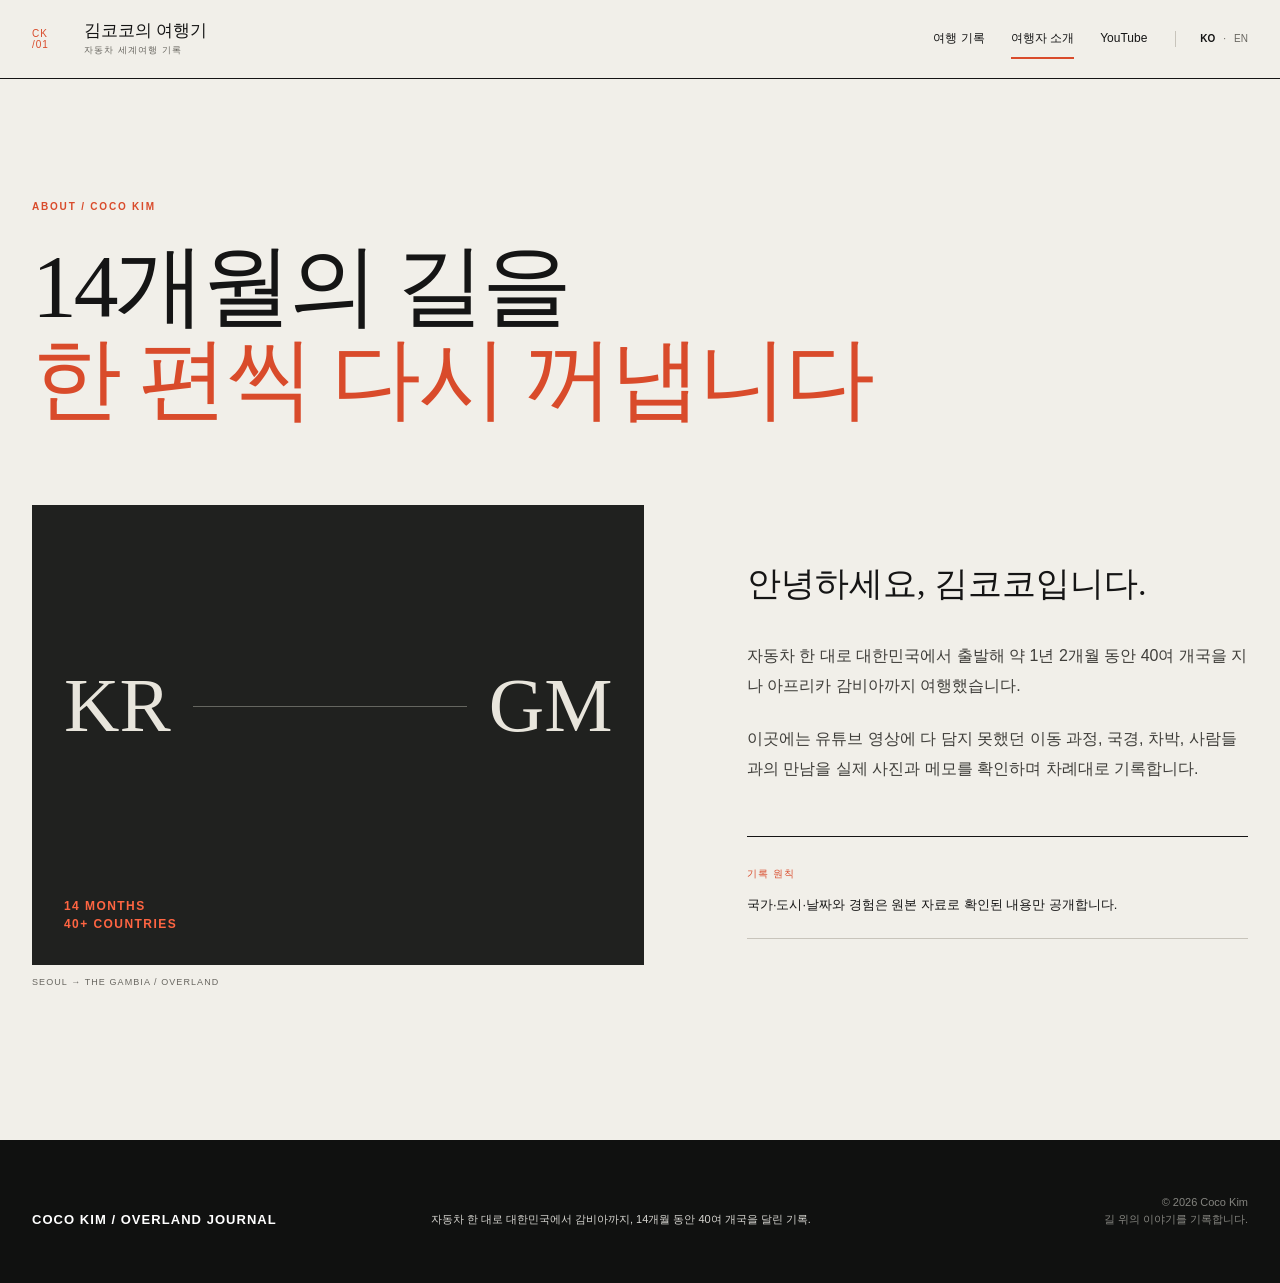
==== commit 6f10bc43: "deploy: 48ed5977055f307bc1f490e4cc7c1237ad99a2ce" ====
--- a/about/index.html
+++ b/about/index.html
@@ -1 +1 @@
-<!DOCTYPE html><html lang="ko"><head><meta charset="UTF-8"><meta name="viewport" content="width=device-width"><meta name="description" content="자동차로 14개월 동안 40여 개국을 여행한 김코코와 여행 기록 소개"><meta name="theme-color" content="#f6f1e8"><meta property="og:title" content="여행자 소개 | 김코코의 여행기"><meta property="og:description" content="자동차로 14개월 동안 40여 개국을 여행한 김코코와 여행 기록 소개"><meta property="og:type" content="website"><meta property="og:url" content="https://cocokim1.github.io/about/"><link rel="canonical" href="https://cocokim1.github.io/about/"><link rel="alternate" hreflang="en" href="https://cocokim1.github.io/en/about/"><link rel="alternate" hreflang="ko" href="https://cocokim1.github.io/about/"><link rel="icon" href="/favicon.svg" type="image/svg+xml"><title>여행자 소개 | 김코코의 여행기</title><link rel="stylesheet" href="/_astro/BaseLayout.DqGo-U21.css"></head><body><a class="skip-link" href="#content">본문으로 건너뛰기</a><header class="site-header"><div class="header-inner"><a class="brand" href="/" aria-label="김코코의 여행기 home"><span class="brand-index" aria-hidden="true">CK<br>/01</span><span><strong data-cms-key="global.brand.ko">김코코의 여행기</strong><small data-cms-key="global.tagline.ko">자동차 세계여행 기록</small></span></a><div class="header-actions"><nav aria-label="주요 메뉴"><a href="/" data-cms-key="global.nav.journal.ko">여행 기록</a><a class="active" href="/about/" data-cms-key="global.nav.about.ko">여행자 소개</a><a href="https://www.youtube.com/@CocoKimTravels" target="_blank" rel="noreferrer" data-cms-key="global.youtube.url" data-cms-attr="href">YouTube<span class="sr-only"> 새 창</span></a></nav><div class="language-switch" aria-label="언어 선택"><a class="active" href="#" lang="ko" aria-current="page">KO</a><span aria-hidden="true">·</span><a href="/en/about/" lang="en">EN</a></div></div></div></header><main id="content"><section class="about-page shell"><p class="section-code" data-cms-key="about.eyebrow">ABOUT / COCO KIM</p><h1><span data-cms-key="about.title.ko">14개월의 길을</span><br><em data-cms-key="about.emphasis.ko">한 편씩 다시 꺼냅니다</em></h1><div class="about-editorial"><figure><div class="about-route-art" aria-hidden="true" data-cms-key="about.image" data-cms-attr="background"><span>KR</span><i></i><span>GM</span><strong>14 MONTHS<br>40+ COUNTRIES</strong></div><figcaption data-cms-key="about.caption">SEOUL → THE GAMBIA / OVERLAND</figcaption></figure><div class="about-copy"><h2 data-cms-key="about.hello.ko">안녕하세요, 김코코입니다.</h2><p data-cms-key="about.p1.ko">자동차 한 대로 대한민국에서 출발해 약 1년 2개월 동안 40여 개국을 지나 아프리카 감비아까지 여행했습니다.</p><p data-cms-key="about.p2.ko">이곳에는 유튜브 영상에 다 담지 못했던 이동 과정, 국경, 차박, 사람들과의 만남을 실제 사진과 메모를 확인하며 차례대로 기록합니다.</p><aside><strong data-cms-key="about.noticeTitle.ko">기록 원칙</strong><p data-cms-key="about.noticeText.ko">국가·도시·날짜와 경험은 원본 자료로 확인된 내용만 공개합니다.</p></aside></div></div></section></main><footer class="site-footer"><div class="footer-inner"><p class="footer-wordmark" data-cms-key="global.footer.wordmark">COCO KIM / OVERLAND JOURNAL</p><p data-cms-key="global.footer.ko">자동차 한 대로 대한민국에서 감비아까지, 14개월 동안 40여 개국을 달린 기록.</p><p class="copyright">© 2026 Coco Kim<br><span data-cms-key="global.footer.copy.ko">길 위의 이야기를 기록합니다.</span></p></div></footer><script type="module" src="/_astro/BaseLayout.astro_astro_type_script_index_0_lang.C_z7uHTa.js"></script></body></html>+<!DOCTYPE html><html lang="ko"><head><meta charset="UTF-8"><meta name="viewport" content="width=device-width"><meta http-equiv="Content-Security-Policy" content="default-src 'self'; script-src 'self'; style-src 'self' 'unsafe-inline' https://fonts.googleapis.com; font-src 'self' https://fonts.gstatic.com data:; img-src 'self' data: blob: https://*.supabase.co; connect-src 'self' https://*.supabase.co wss://*.supabase.co; object-src 'none'; frame-src 'none'; base-uri 'self'; form-action 'self'; upgrade-insecure-requests"><meta name="description" content="자동차로 14개월 동안 40여 개국을 여행한 김코코와 여행 기록 소개"><meta name="theme-color" content="#f6f1e8"><meta property="og:title" content="여행자 소개 | 김코코의 여행기"><meta property="og:description" content="자동차로 14개월 동안 40여 개국을 여행한 김코코와 여행 기록 소개"><meta property="og:type" content="website"><meta property="og:url" content="https://cocokim1.github.io/about/"><link rel="canonical" href="https://cocokim1.github.io/about/"><link rel="alternate" hreflang="en" href="https://cocokim1.github.io/en/about/"><link rel="alternate" hreflang="ko" href="https://cocokim1.github.io/about/"><link rel="icon" href="/favicon.svg" type="image/svg+xml"><title>여행자 소개 | 김코코의 여행기</title><link rel="stylesheet" href="/_astro/BaseLayout.DqGo-U21.css"></head><body><a class="skip-link" href="#content">본문으로 건너뛰기</a><header class="site-header"><div class="header-inner"><a class="brand" href="/" aria-label="김코코의 여행기 home"><span class="brand-index" aria-hidden="true">CK<br>/01</span><span><strong data-cms-key="global.brand.ko">김코코의 여행기</strong><small data-cms-key="global.tagline.ko">자동차 세계여행 기록</small></span></a><div class="header-actions"><nav aria-label="주요 메뉴"><a href="/" data-cms-key="global.nav.journal.ko">여행 기록</a><a class="active" href="/about/" data-cms-key="global.nav.about.ko">여행자 소개</a><a href="https://www.youtube.com/@CocoKimTravels" target="_blank" rel="noreferrer" data-cms-key="global.youtube.url" data-cms-attr="href">YouTube<span class="sr-only"> 새 창</span></a></nav><div class="language-switch" aria-label="언어 선택"><a class="active" href="#" lang="ko" aria-current="page">KO</a><span aria-hidden="true">·</span><a href="/en/about/" lang="en">EN</a></div></div></div></header><main id="content"><section class="about-page shell"><p class="section-code" data-cms-key="about.eyebrow">ABOUT / COCO KIM</p><h1><span data-cms-key="about.title.ko">14개월의 길을</span><br><em data-cms-key="about.emphasis.ko">한 편씩 다시 꺼냅니다</em></h1><div class="about-editorial"><figure><div class="about-route-art" aria-hidden="true" data-cms-key="about.image" data-cms-attr="background"><span>KR</span><i></i><span>GM</span><strong>14 MONTHS<br>40+ COUNTRIES</strong></div><figcaption data-cms-key="about.caption">SEOUL → THE GAMBIA / OVERLAND</figcaption></figure><div class="about-copy"><h2 data-cms-key="about.hello.ko">안녕하세요, 김코코입니다.</h2><p data-cms-key="about.p1.ko">자동차 한 대로 대한민국에서 출발해 약 1년 2개월 동안 40여 개국을 지나 아프리카 감비아까지 여행했습니다.</p><p data-cms-key="about.p2.ko">이곳에는 유튜브 영상에 다 담지 못했던 이동 과정, 국경, 차박, 사람들과의 만남을 실제 사진과 메모를 확인하며 차례대로 기록합니다.</p><aside><strong data-cms-key="about.noticeTitle.ko">기록 원칙</strong><p data-cms-key="about.noticeText.ko">국가·도시·날짜와 경험은 원본 자료로 확인된 내용만 공개합니다.</p></aside></div></div></section></main><footer class="site-footer"><div class="footer-inner"><p class="footer-wordmark" data-cms-key="global.footer.wordmark">COCO KIM / OVERLAND JOURNAL</p><p data-cms-key="global.footer.ko">자동차 한 대로 대한민국에서 감비아까지, 14개월 동안 40여 개국을 달린 기록.</p><p class="copyright">© 2026 Coco Kim<br><span data-cms-key="global.footer.copy.ko">길 위의 이야기를 기록합니다.</span></p></div></footer><script type="module" src="/_astro/BaseLayout.astro_astro_type_script_index_0_lang.kj-mXx6P.js"></script></body></html>
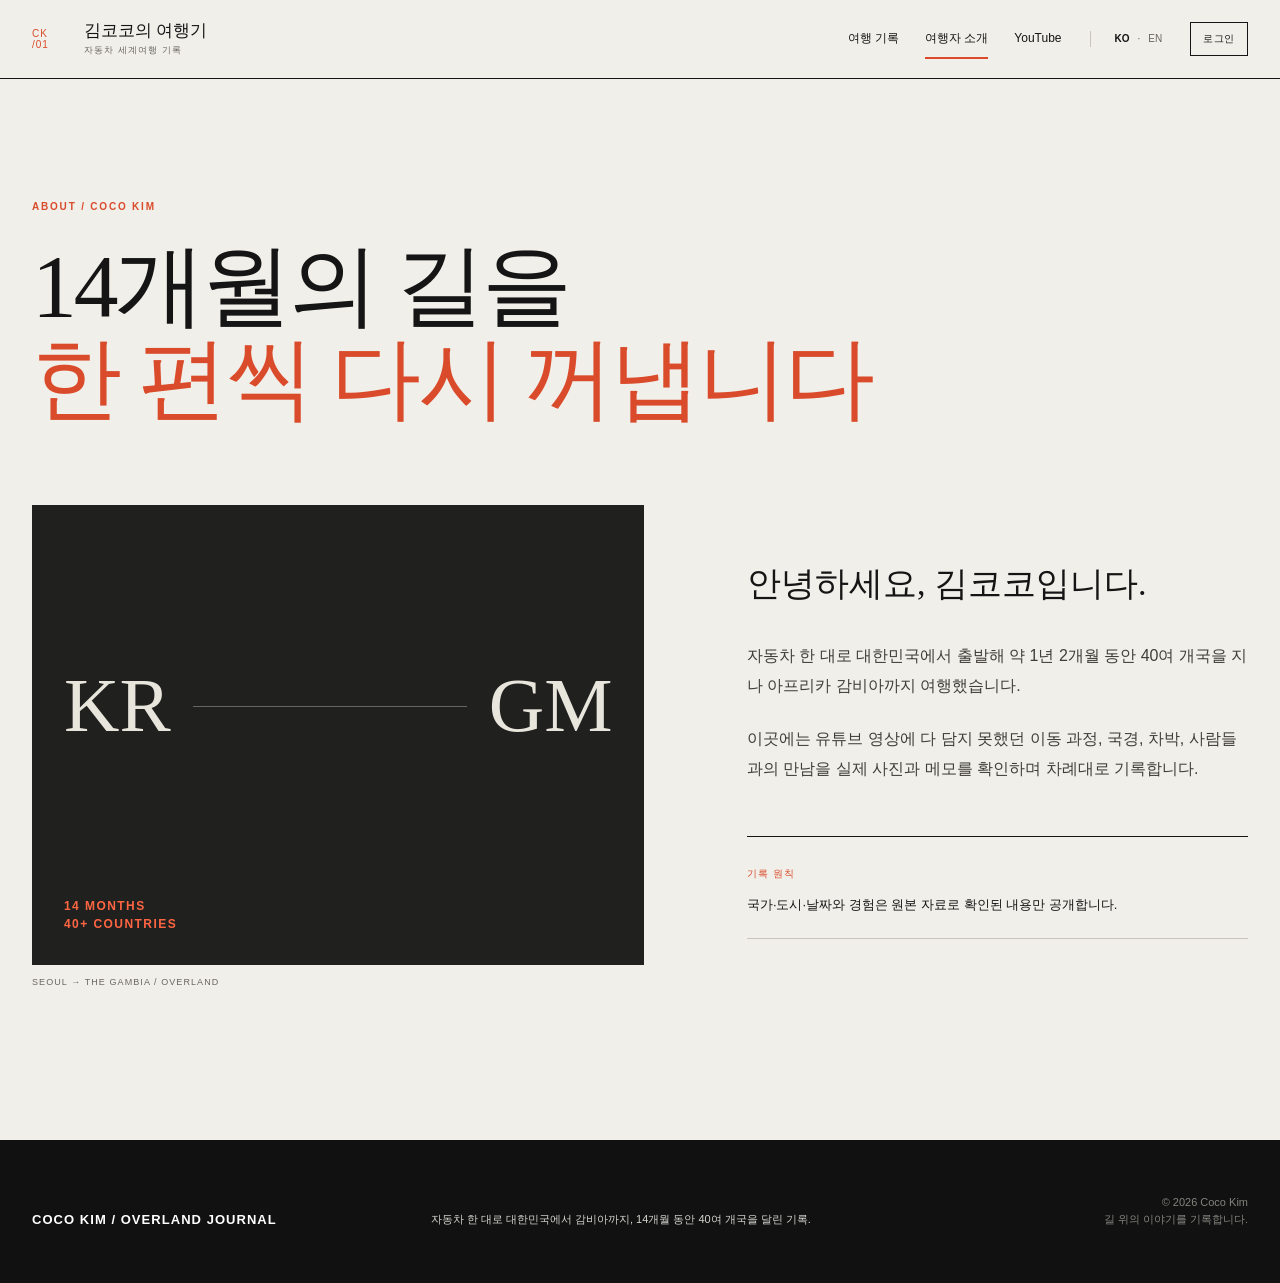
==== commit 09525829: "deploy: b18ff4e1e049eeac662401d92720bfaf40cf9271" ====
--- a/about/index.html
+++ b/about/index.html
@@ -1 +1 @@
-<!DOCTYPE html><html lang="ko"><head><meta charset="UTF-8"><meta name="viewport" content="width=device-width"><meta http-equiv="Content-Security-Policy" content="default-src 'self'; script-src 'self'; style-src 'self' 'unsafe-inline' https://fonts.googleapis.com; font-src 'self' https://fonts.gstatic.com data:; img-src 'self' data: blob: https://*.supabase.co; connect-src 'self' https://*.supabase.co wss://*.supabase.co; object-src 'none'; frame-src 'none'; base-uri 'self'; form-action 'self'; upgrade-insecure-requests"><meta name="description" content="자동차로 14개월 동안 40여 개국을 여행한 김코코와 여행 기록 소개"><meta name="theme-color" content="#f6f1e8"><meta property="og:title" content="여행자 소개 | 김코코의 여행기"><meta property="og:description" content="자동차로 14개월 동안 40여 개국을 여행한 김코코와 여행 기록 소개"><meta property="og:type" content="website"><meta property="og:url" content="https://cocokim1.github.io/about/"><link rel="canonical" href="https://cocokim1.github.io/about/"><link rel="alternate" hreflang="en" href="https://cocokim1.github.io/en/about/"><link rel="alternate" hreflang="ko" href="https://cocokim1.github.io/about/"><link rel="icon" href="/favicon.svg" type="image/svg+xml"><title>여행자 소개 | 김코코의 여행기</title><link rel="stylesheet" href="/_astro/BaseLayout.DqGo-U21.css"></head><body><a class="skip-link" href="#content">본문으로 건너뛰기</a><header class="site-header"><div class="header-inner"><a class="brand" href="/" aria-label="김코코의 여행기 home"><span class="brand-index" aria-hidden="true">CK<br>/01</span><span><strong data-cms-key="global.brand.ko">김코코의 여행기</strong><small data-cms-key="global.tagline.ko">자동차 세계여행 기록</small></span></a><div class="header-actions"><nav aria-label="주요 메뉴"><a href="/" data-cms-key="global.nav.journal.ko">여행 기록</a><a class="active" href="/about/" data-cms-key="global.nav.about.ko">여행자 소개</a><a href="https://www.youtube.com/@CocoKimTravels" target="_blank" rel="noreferrer" data-cms-key="global.youtube.url" data-cms-attr="href">YouTube<span class="sr-only"> 새 창</span></a></nav><div class="language-switch" aria-label="언어 선택"><a class="active" href="#" lang="ko" aria-current="page">KO</a><span aria-hidden="true">·</span><a href="/en/about/" lang="en">EN</a></div></div></div></header><main id="content"><section class="about-page shell"><p class="section-code" data-cms-key="about.eyebrow">ABOUT / COCO KIM</p><h1><span data-cms-key="about.title.ko">14개월의 길을</span><br><em data-cms-key="about.emphasis.ko">한 편씩 다시 꺼냅니다</em></h1><div class="about-editorial"><figure><div class="about-route-art" aria-hidden="true" data-cms-key="about.image" data-cms-attr="background"><span>KR</span><i></i><span>GM</span><strong>14 MONTHS<br>40+ COUNTRIES</strong></div><figcaption data-cms-key="about.caption">SEOUL → THE GAMBIA / OVERLAND</figcaption></figure><div class="about-copy"><h2 data-cms-key="about.hello.ko">안녕하세요, 김코코입니다.</h2><p data-cms-key="about.p1.ko">자동차 한 대로 대한민국에서 출발해 약 1년 2개월 동안 40여 개국을 지나 아프리카 감비아까지 여행했습니다.</p><p data-cms-key="about.p2.ko">이곳에는 유튜브 영상에 다 담지 못했던 이동 과정, 국경, 차박, 사람들과의 만남을 실제 사진과 메모를 확인하며 차례대로 기록합니다.</p><aside><strong data-cms-key="about.noticeTitle.ko">기록 원칙</strong><p data-cms-key="about.noticeText.ko">국가·도시·날짜와 경험은 원본 자료로 확인된 내용만 공개합니다.</p></aside></div></div></section></main><footer class="site-footer"><div class="footer-inner"><p class="footer-wordmark" data-cms-key="global.footer.wordmark">COCO KIM / OVERLAND JOURNAL</p><p data-cms-key="global.footer.ko">자동차 한 대로 대한민국에서 감비아까지, 14개월 동안 40여 개국을 달린 기록.</p><p class="copyright">© 2026 Coco Kim<br><span data-cms-key="global.footer.copy.ko">길 위의 이야기를 기록합니다.</span></p></div></footer><script type="module" src="/_astro/BaseLayout.astro_astro_type_script_index_0_lang.kj-mXx6P.js"></script></body></html>+<!DOCTYPE html><html lang="ko"><head><meta charset="UTF-8"><meta name="viewport" content="width=device-width"><meta http-equiv="Content-Security-Policy" content="default-src 'self'; script-src 'self'; style-src 'self' 'unsafe-inline' https://fonts.googleapis.com; font-src 'self' https://fonts.gstatic.com; img-src 'self' data: https://*.supabase.co; connect-src 'self' https://*.supabase.co wss://*.supabase.co; object-src 'none'; frame-src 'none'; base-uri 'self'; form-action 'self'; upgrade-insecure-requests"><meta name="description" content="자동차로 14개월 동안 40여 개국을 여행한 김코코와 여행 기록 소개"><meta name="theme-color" content="#f6f1e8"><meta property="og:title" content="여행자 소개 | 김코코의 여행기"><meta property="og:description" content="자동차로 14개월 동안 40여 개국을 여행한 김코코와 여행 기록 소개"><meta property="og:type" content="website"><meta property="og:url" content="https://cocokim1.github.io/about/"><link rel="canonical" href="https://cocokim1.github.io/about/"><link rel="alternate" hreflang="en" href="https://cocokim1.github.io/en/about/"><link rel="alternate" hreflang="ko" href="https://cocokim1.github.io/about/"><link rel="icon" href="/favicon.svg" type="image/svg+xml"><title>여행자 소개 | 김코코의 여행기</title><link rel="stylesheet" href="/_astro/BaseLayout.D7wBekHf.css"></head><body><a class="skip-link" href="#content">본문으로 건너뛰기</a><header class="site-header"><div class="header-inner"><a class="brand" href="/" aria-label="김코코의 여행기 home"><span class="brand-index" aria-hidden="true">CK<br>/01</span><span><strong data-cms-key="global.brand.ko">김코코의 여행기</strong><small data-cms-key="global.tagline.ko">자동차 세계여행 기록</small></span></a><div class="header-actions"><nav aria-label="주요 메뉴"><a href="/" data-cms-key="global.nav.journal.ko">여행 기록</a><a class="active" href="/about/" data-cms-key="global.nav.about.ko">여행자 소개</a><a href="https://www.youtube.com/@CocoKimTravels" target="_blank" rel="noreferrer" data-cms-key="global.youtube.url" data-cms-attr="href">YouTube<span class="sr-only"> 새 창</span></a></nav><div class="language-switch" aria-label="언어 선택"><a class="active" href="#" lang="ko" aria-current="page">KO</a><span aria-hidden="true">·</span><a href="/en/about/" lang="en">EN</a></div><a class="admin-entry" href="/admin/" aria-label="관리자 로그인">로그인</a></div></div></header><main id="content"><section class="about-page shell"><p class="section-code" data-cms-key="about.eyebrow">ABOUT / COCO KIM</p><h1><span data-cms-key="about.title.ko">14개월의 길을</span><br><em data-cms-key="about.emphasis.ko">한 편씩 다시 꺼냅니다</em></h1><div class="about-editorial"><figure><div class="about-route-art" aria-hidden="true" data-cms-key="about.image" data-cms-attr="background"><span>KR</span><i></i><span>GM</span><strong>14 MONTHS<br>40+ COUNTRIES</strong></div><figcaption data-cms-key="about.caption">SEOUL → THE GAMBIA / OVERLAND</figcaption></figure><div class="about-copy"><h2 data-cms-key="about.hello.ko">안녕하세요, 김코코입니다.</h2><p data-cms-key="about.p1.ko">자동차 한 대로 대한민국에서 출발해 약 1년 2개월 동안 40여 개국을 지나 아프리카 감비아까지 여행했습니다.</p><p data-cms-key="about.p2.ko">이곳에는 유튜브 영상에 다 담지 못했던 이동 과정, 국경, 차박, 사람들과의 만남을 실제 사진과 메모를 확인하며 차례대로 기록합니다.</p><aside><strong data-cms-key="about.noticetitle.ko">기록 원칙</strong><p data-cms-key="about.noticetext.ko">국가·도시·날짜와 경험은 원본 자료로 확인된 내용만 공개합니다.</p></aside></div></div></section></main><footer class="site-footer"><div class="footer-inner"><p class="footer-wordmark" data-cms-key="global.footer.wordmark">COCO KIM / OVERLAND JOURNAL</p><p data-cms-key="global.footer.ko">자동차 한 대로 대한민국에서 감비아까지, 14개월 동안 40여 개국을 달린 기록.</p><p class="copyright">© 2026 Coco Kim<br><span data-cms-key="global.footer.copy.ko">길 위의 이야기를 기록합니다.</span></p></div></footer><script type="module" src="/_astro/BaseLayout.astro_astro_type_script_index_0_lang.BhOBUA2T.js"></script></body></html>
--- a/_astro/BaseLayout.D7wBekHf.css
+++ b/_astro/BaseLayout.D7wBekHf.css
@@ -0,0 +1 @@
+@import "https://fonts.googleapis.com/css2?family=IBM+Plex+Sans:wght@400;500;600&family=Newsreader:opsz,wght@6..72,400;6..72,500;6..72,600&family=Noto+Serif+KR:wght@400;500;600&display=swap";:root{--paper:#f1efe9;--white:#faf9f6;--ink:#151515;--muted:#686660;--line:#c8c4bb;--signal:#d94b2b;--dark:#101110;--shell:min(1320px, calc(100% - 64px));color:var(--ink);background:var(--paper);font-synthesis:none;font-family:IBM Plex Sans,Noto Sans KR,sans-serif}*{box-sizing:border-box}html{scroll-behavior:smooth}body{background:var(--paper);margin:0;line-height:1.6}a{color:inherit;text-decoration:none}img{max-width:100%;display:block}.shell{width:var(--shell);margin-inline:auto}.sr-only{clip:rect(0, 0, 0, 0);white-space:nowrap;border:0;width:1px;height:1px;margin:-1px;padding:0;position:absolute;overflow:hidden}.skip-link{z-index:99;color:#fff;background:var(--ink);padding:10px 14px;position:fixed;top:-80px;left:16px}.skip-link:focus{top:16px}.site-header{z-index:20;border-bottom:1px solid var(--ink);background:#f1efe9f5;position:sticky;top:0}.header-inner{width:var(--shell);justify-content:space-between;align-items:center;gap:32px;min-height:78px;margin:auto;display:flex}.brand{align-items:center;gap:14px;display:flex}.brand-index{letter-spacing:.1em;min-width:38px;color:var(--signal);font-size:10px;line-height:1.1}.brand strong{font-family:Noto Serif KR,Newsreader,serif;font-size:17px;font-weight:600;line-height:1.15;display:block}html[lang=en] .brand strong{font-family:Newsreader,serif;font-size:19px}.brand small{color:var(--muted);letter-spacing:.12em;text-transform:uppercase;margin-top:2px;font-size:9px;display:block}.header-actions,nav,.language-switch{align-items:center;display:flex}.header-actions{gap:28px}nav{gap:26px}nav a{font-size:12px;font-weight:500;position:relative}nav a.active:after{background:var(--signal);content:"";height:2px;position:absolute;bottom:-10px;left:0;right:0}.language-switch{border-left:1px solid var(--line);color:var(--muted);gap:8px;padding-left:24px;font-size:10px}.language-switch a.active{color:var(--ink);font-weight:600}.admin-entry{border:1px solid var(--ink);letter-spacing:.06em;text-transform:uppercase;align-items:center;min-height:34px;padding:8px 12px;font-size:10px;font-weight:600;display:inline-flex}.admin-entry:hover,.admin-entry:focus-visible{color:#fff;background:var(--ink)}.journey-hero{color:#fff;background:#20211f;min-height:calc(100vh - 78px);position:relative;overflow:hidden}.hero-placeholder{color:#575954;letter-spacing:-.04em;background:#20211f;grid-template-columns:auto 1fr auto;align-items:center;gap:3vw;padding:5vw;font-family:Newsreader,serif;font-size:clamp(34px,6vw,94px);display:grid;position:absolute;inset:0}.hero-placeholder i{background:#575954;height:1px}.hero-placeholder.has-cms-image,.about-route-art.has-cms-image{background-position:50%;background-size:cover}.hero-shade{background:linear-gradient(90deg,#000000a8,#0000001f);position:absolute;inset:0}.hero-inner{flex-direction:column;justify-content:flex-end;align-items:flex-start;min-height:calc(100vh - 78px);padding:10vh 0 42px;display:flex;position:relative}.hero-kicker,.section-code{letter-spacing:.18em;text-transform:uppercase;margin:0;font-size:10px;font-weight:600}.hero-kicker{color:#e4dfd3;margin-bottom:20px}.journey-hero h1{letter-spacing:-.045em;max-width:980px;margin:0;font-family:Noto Serif KR,Newsreader,serif;font-size:clamp(58px,8vw,118px);font-weight:500;line-height:.98}html[lang=en] .journey-hero h1{max-width:1100px;font-family:Newsreader,serif}.journey-hero h1 em{color:#ff6542;font-style:normal}.hero-lead{color:#f1eee7;max-width:650px;margin:32px 0 24px;font-size:clamp(16px,1.4vw,20px);line-height:1.7}.text-link{border-bottom:1px solid;padding-bottom:4px;font-size:12px;font-weight:600;display:inline-block}.text-link-light{color:#fff}.image-credit{color:#ffffffb8;letter-spacing:.08em;text-transform:uppercase;writing-mode:vertical-rl;margin:0;font-size:9px;position:absolute;bottom:36px;right:0}.fact-strip{color:#fff;background:var(--signal)}.fact-strip dl{grid-template-columns:.7fr .7fr .7fr 1.4fr;margin:0 auto;display:grid}.fact-strip dl>div{border-left:1px solid #ffffff59;flex-direction:column;justify-content:space-between;min-height:126px;padding:25px 28px;display:flex}.fact-strip dl>div:last-child{border-right:1px solid #ffffff59}.fact-strip dt{letter-spacing:.12em;text-transform:uppercase;opacity:.76;order:2;font-size:9px}.fact-strip dd{margin:0;font-family:Noto Serif KR,Newsreader,serif;font-size:clamp(24px,2.5vw,38px);line-height:1.1}html[lang=en] .fact-strip dd{font-family:Newsreader,serif}.journey-statement{grid-template-columns:180px 1fr;gap:7vw;padding-block:130px;display:grid}.section-code{color:var(--signal);padding-top:10px}.statement-body{max-width:960px}.statement-body h2,.archive-header h2,.journal-header h2,.about-page h1,.article-header h1{letter-spacing:-.035em;margin:0;font-family:Noto Serif KR,Newsreader,serif;font-weight:500}html[lang=en] .statement-body h2,html[lang=en] .archive-header h2,html[lang=en] .journal-header h2,html[lang=en] .about-page h1,html[lang=en] .article-header h1{font-family:Newsreader,serif}.statement-body h2{max-width:880px;font-size:clamp(42px,5.6vw,78px);line-height:1.08}.statement-copy{grid-template-columns:1fr 1fr;gap:48px;margin-top:52px;display:grid}.statement-copy p{color:#3f3e3a;margin:0;font-size:16px;line-height:1.9}.route-axis{grid-template-columns:auto 1fr auto;align-items:center;gap:22px;margin-top:90px;display:grid}.route-axis strong{font-family:Noto Serif KR,Newsreader,serif;font-size:20px;font-weight:600}.route-axis span{background:var(--ink);height:1px;position:relative}.route-axis span:before,.route-axis span:after,.route-axis i{border:1px solid var(--ink);background:var(--paper);content:"";border-radius:50%;width:9px;height:9px;position:absolute;top:50%;transform:translateY(-50%)}.route-axis span:before{left:0}.route-axis span:after{right:0}.route-axis i{left:50%}.route-middle{text-align:center;letter-spacing:.1em;text-transform:uppercase;margin:14px 0 0;font-size:10px;font-weight:600}.route-note{color:var(--muted);margin:30px 0 0;font-size:11px}.video-archive{color:#fff;background:var(--dark);padding-block:110px}.archive-header,.journal-header{grid-template-columns:180px 1fr;gap:7vw;margin-bottom:52px;display:grid}.archive-header .section-code{color:#ff6542}.archive-header h2,.journal-header h2{font-size:clamp(40px,5vw,68px);line-height:1.05}.archive-header>div>p,.journal-header>div>p{color:#a9a8a2;max-width:620px;margin:18px 0 0;font-size:14px}.video-grid{background:#3a3b38;border:1px solid #3a3b38;grid-template-columns:1.35fr .65fr;gap:1px;display:grid}.video-entry{background:var(--dark)}.video-entry.featured{grid-row:span 2}.video-entry a{grid-template-columns:44% 1fr;height:100%;display:grid}.video-entry.featured a{display:block}.video-image{background:#252623;min-height:220px;position:relative;overflow:hidden}.video-entry.featured .video-image{aspect-ratio:16/9}.video-image img{object-fit:cover;filter:saturate(.75)contrast(1.05);width:100%;height:100%;transition:transform .45s,filter .45s}.video-entry a:hover img{filter:saturate()contrast();transform:scale(1.015)}.video-image>span{color:#fff;letter-spacing:.12em;background:#000000c7;padding:5px 8px;font-size:9px;position:absolute;top:14px;left:14px}.video-copy{flex-direction:column;align-items:flex-start;padding:24px;display:flex}.video-entry.featured .video-copy{grid-template-columns:50px 1fr auto;align-items:start;gap:22px;min-height:190px;padding:28px 30px;display:grid}.video-copy p{color:#777872;margin:0;font-size:10px}.video-copy h3{margin:12px 0 30px;font-family:Noto Serif KR,Newsreader,serif;font-size:22px;font-weight:500;line-height:1.35}html[lang=en] .video-copy h3{font-family:Newsreader,serif}.video-entry.featured h3{margin:0;font-size:clamp(24px,2.5vw,36px)}.video-copy>span{color:#b5b4ae;margin-top:auto;font-size:10px}.video-entry.featured .video-copy>span{white-space:nowrap;margin-top:7px}.written-journal{padding-block:130px}.journal-header .section-code{color:var(--signal)}.journal-header>div>p{color:var(--muted);line-height:1.75}.journal-list{border-top:1px solid var(--ink);margin:0;padding:0;list-style:none}.journal-list li{border-bottom:1px solid var(--line)}.journal-list a{grid-template-columns:70px 190px 1fr 90px 30px;align-items:center;gap:22px;min-height:112px;transition:background .2s;display:grid}.journal-list a:hover{background:var(--white)}.journal-number,.journal-place,.journal-status{letter-spacing:.08em;text-transform:uppercase;font-size:10px}.journal-number{color:var(--signal)}.journal-place{color:var(--muted)}.journal-title{font-family:Noto Serif KR,Newsreader,serif;font-size:clamp(20px,2.2vw,31px);font-weight:500}html[lang=en] .journal-title{font-family:Newsreader,serif}.journal-status{color:var(--muted)}.journal-arrow{font-size:20px}.site-footer{color:#d6d5d0;background:var(--dark);padding-block:54px}.footer-inner{width:var(--shell);grid-template-columns:1fr 1.4fr .8fr;align-items:end;gap:50px;margin:auto;display:grid}.footer-inner p{margin:0;font-size:11px}.footer-wordmark{color:#fff;letter-spacing:.08em;font-weight:600;line-height:1.3;font-size:13px!important}.copyright{color:#84847f;text-align:right}.about-page{padding-block:110px 150px}.about-page>h1{max-width:1050px;margin-top:24px;font-size:clamp(52px,7vw,94px);line-height:1.04}.about-page h1 em{color:var(--signal);font-style:normal}.about-editorial{grid-template-columns:1.1fr .9fr;align-items:start;gap:8vw;margin-top:80px;display:grid}.about-editorial figure{margin:0}.about-route-art{color:#e8e5dc;background:#20211f;grid-template-rows:1fr auto;grid-template-columns:auto 1fr auto;align-items:center;gap:22px;min-height:460px;padding:32px;font-family:Newsreader,serif;font-size:clamp(48px,6vw,88px);display:grid}.about-route-art i{background:#656660;height:1px}.about-route-art strong{color:#ff6542;letter-spacing:.12em;grid-column:1/-1;font-family:IBM Plex Sans,sans-serif;font-size:12px;line-height:1.5}.about-editorial figcaption{color:var(--muted);letter-spacing:.12em;margin-top:10px;font-size:9px}.about-copy{max-width:580px;padding-top:4vw}.about-copy h2{margin:0 0 30px;font-family:Noto Serif KR,Newsreader,serif;font-size:34px;font-weight:500}.about-copy>p{color:#3f3e3a;margin:0 0 22px;font-size:16px;line-height:1.9}.about-copy aside{border-top:1px solid var(--ink);border-bottom:1px solid var(--line);margin-top:52px;padding:22px 0}.about-copy aside strong{color:var(--signal);letter-spacing:.1em;text-transform:uppercase;font-size:10px}.about-copy aside p{margin:10px 0 0;font-size:13px}.article-page{max-width:980px;padding-block:70px 140px}.back-link{margin-bottom:80px;font-size:11px;font-weight:600;display:inline-block}.article-header{max-width:850px}.article-header .section-code{color:var(--signal)}.article-header h1{margin-top:20px;font-size:clamp(48px,7vw,92px);line-height:1.02}.article-header>p{max-width:640px;color:var(--muted);margin:30px 0 0;font-size:17px}.article-meta{border-top:1px solid var(--line);color:var(--muted);letter-spacing:.08em;text-transform:uppercase;gap:18px;margin-top:32px;padding-top:14px;font-size:10px;display:flex}.article-meta span{color:var(--signal)}.archive-placeholder{color:#a3a39e;background:#20211f;grid-template-rows:1fr auto;grid-template-columns:1fr auto;height:380px;margin-top:70px;padding:24px;display:grid}.archive-placeholder span{letter-spacing:.14em;font-size:9px}.archive-placeholder span:last-child{grid-column:2;font-family:Newsreader,serif;font-size:72px;line-height:.8}.archive-placeholder strong{color:#fff;grid-column:1;align-self:end;font-family:Noto Serif KR,Newsreader,serif;font-size:24px;font-weight:500}.prose{max-width:680px;margin:70px auto 0;font-family:Noto Serif KR,Newsreader,serif;font-size:18px;line-height:2}html[lang=en] .prose{font-family:Newsreader,serif;font-size:21px}.prose p{margin:0 0 1.7em}.prose blockquote{border-top:1px solid var(--ink);border-bottom:1px solid var(--line);color:var(--muted);margin:50px 0;padding:24px 0}.comments-section{border-top:1px solid var(--ink);max-width:680px;margin:100px auto 0;padding-top:42px}.comments-section header{margin-bottom:34px}.comments-section header h2{margin:8px 0 0;font-family:Noto Serif KR,Newsreader,serif;font-size:34px;font-weight:500}.comments-section header>p:last-child{color:var(--muted);margin:8px 0 0;font-size:12px}.comments-list article{border-bottom:1px solid var(--line);padding:20px 0}.comments-list article>p:last-child{white-space:pre-wrap;margin:10px 0 0}.comment-meta{color:var(--muted);justify-content:space-between;margin:0;font-size:10px;display:flex}.comment-meta strong{color:var(--ink)}.comment-form{gap:18px;margin-top:45px;display:grid}.comment-form label{color:var(--muted);gap:7px;font-size:11px;font-weight:600;display:grid}.comment-form input,.comment-form textarea{border:1px solid var(--line);width:100%;color:var(--ink);background:var(--white);border-radius:0;padding:12px;font:14px/1.6 IBM Plex Sans,sans-serif}.comment-form textarea{resize:vertical}.comment-form button{color:#fff;background:var(--ink);cursor:pointer;border:0;min-height:46px;padding:10px 18px;font:600 12px IBM Plex Sans,sans-serif}.comment-form button:hover{background:var(--signal)}.comment-status{min-height:22px;color:var(--muted);margin:0;font-size:11px}.comment-trap{width:1px!important;height:1px!important;position:absolute!important;left:-10000px!important;overflow:hidden!important}.dynamic-cover{object-fit:cover;width:100%;max-height:680px;margin-top:60px}@media (width<=980px){:root{--shell:min(100% - 36px, 760px)}.header-inner{min-height:68px}.brand small{display:none}.header-actions,nav{gap:16px}nav a{font-size:11px}.language-switch{padding-left:14px}.admin-entry{min-height:40px}.journey-hero,.hero-inner{min-height:760px}.image-credit{display:none}.fact-strip dl{grid-template-columns:1fr 1fr}.fact-strip dl>div:nth-child(3){border-top:1px solid #ffffff59}.fact-strip dl>div:nth-child(4){border-top:1px solid #ffffff59;border-right:1px solid #ffffff59}.journey-statement,.archive-header,.journal-header{grid-template-columns:1fr;gap:28px}.statement-copy{gap:28px}.video-grid{grid-template-columns:1fr}.video-entry.featured{grid-row:auto}.video-entry.featured .video-copy{min-height:0}.video-entry:not(.featured) a{grid-template-columns:40% 1fr}.journal-list a{grid-template-columns:50px 130px 1fr 30px}.journal-status{display:none}.about-editorial{grid-template-columns:1fr;gap:40px}.about-copy{padding-top:0}}@media (width<=620px){:root{--shell:calc(100% - 28px)}.brand-index{min-width:28px}.brand strong{font-size:14px}html[lang=en] .brand strong{font-size:16px}nav a:nth-child(2),nav a:nth-child(3){display:none}.header-actions{gap:10px}.language-switch{padding-left:10px}.journey-hero,.hero-inner{min-height:calc(100svh - 68px)}.hero-placeholder{grid-template-columns:1fr;align-content:center;gap:10px;padding:20px;font-size:48px}.hero-placeholder i{width:65%}.hero-shade{background:linear-gradient(#0000001a,#00000061 28%,#000000db 100%)}.hero-inner{padding-bottom:28px}.journey-hero h1{font-size:clamp(45px,13vw,68px);line-height:1.02}.hero-lead{margin-top:24px;font-size:14px;line-height:1.65}.fact-strip dl>div{min-height:104px;padding:18px 14px}.fact-strip dd{font-size:23px}.journey-statement,.video-archive,.written-journal{padding-block:82px}.statement-body h2,.archive-header h2,.journal-header h2{font-size:39px}.statement-copy{grid-template-columns:1fr;margin-top:34px}.statement-copy p{font-size:14px}.route-axis{gap:12px;margin-top:58px}.route-axis strong{font-size:15px}.route-middle{font-size:8px}.video-entry.featured .video-copy{grid-template-columns:34px 1fr;padding:20px}.video-entry.featured .video-copy>span{grid-column:2}.video-entry:not(.featured) a{grid-template-columns:1fr}.video-entry:not(.featured) .video-image{aspect-ratio:16/9;min-height:0}.video-copy h3,.video-entry.featured h3{font-size:22px}.journal-list a{grid-template-columns:38px 1fr 24px;gap:12px;min-height:120px;padding:18px 0}.journal-place{grid-column:2;align-self:end}.journal-title{grid-column:2;font-size:22px}.journal-arrow{grid-area:1/3/span 2}.footer-inner{grid-template-columns:1fr;gap:28px}.copyright{text-align:left}.about-page{padding-block:72px 100px}.about-page>h1{font-size:45px}.about-editorial{margin-top:50px}.about-copy h2{font-size:28px}.article-page{padding-block:50px 100px}.back-link{margin-bottom:55px}.article-header h1{font-size:47px}.archive-placeholder{height:280px}.prose{font-size:16px}}@media (prefers-reduced-motion:reduce){html{scroll-behavior:auto}.video-image img{transition:none}}
